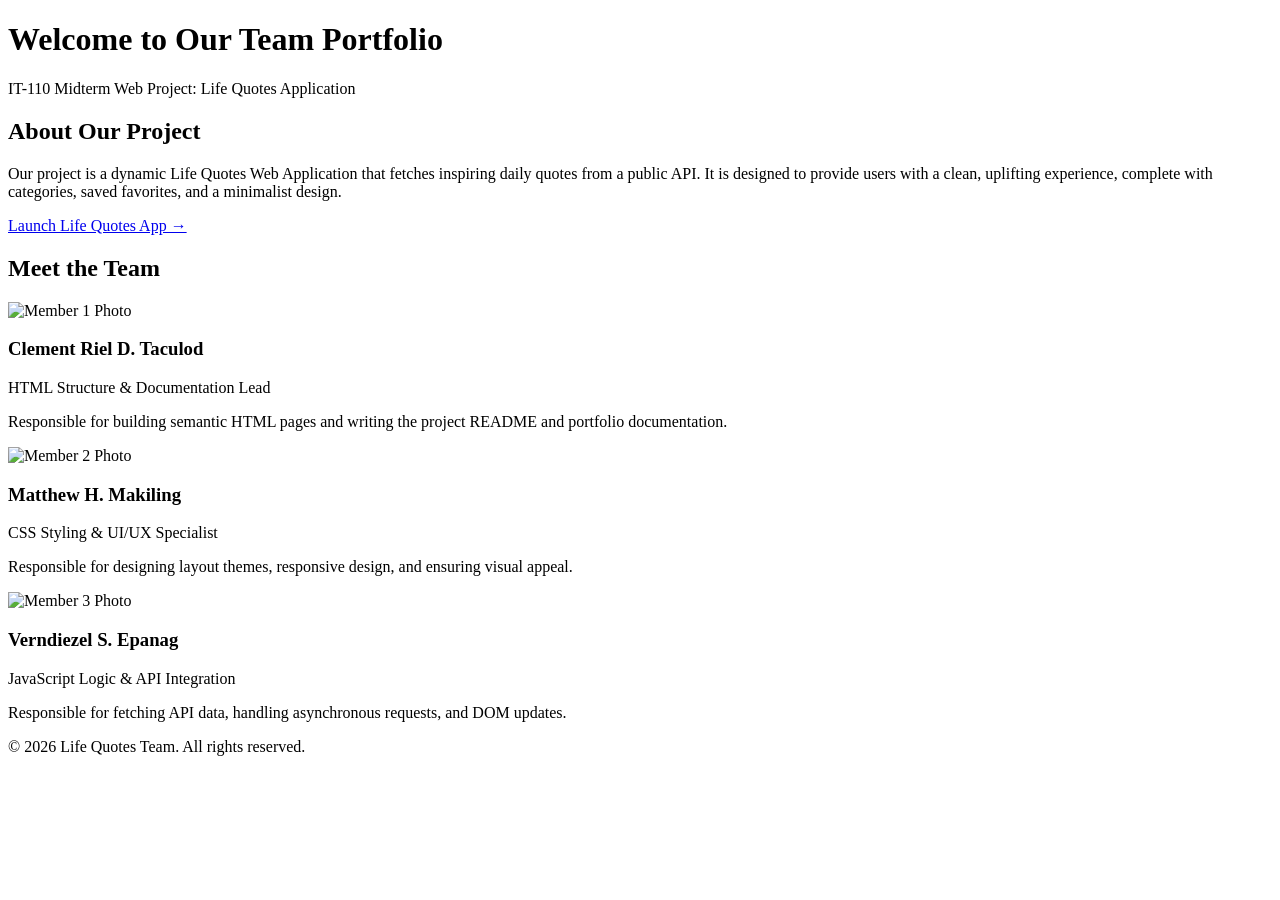
==== index.html @ 5fc16a9d "commit" ====
<!DOCTYPE html>
<html lang="en">
<head>
    <meta charset="UTF-8">
    <meta name="viewport" content="width=device-width, initial-scale=1.0">
    <title>Group Portfolio - Life Quotes Project</title>
    <!-- Linked to Member 2's CSS file -->
    <link rel="stylesheet" href="styles.css">
</head>
<body>

    <!-- Header & Introduction -->
    <header class="portfolio-header">
        <h1>Welcome to Our Team Portfolio</h1>
        <p>IT-110 Midterm Web Project: Life Quotes Application</p>
    </header>

    <main class="portfolio-container">
        <!-- Project Description Section -->
        <section class="project-info">
            <h2>About Our Project</h2>
            <p>Our project is a dynamic Life Quotes Web Application that fetches inspiring daily quotes from a public API. It is designed to provide users with a clean, uplifting experience, complete with categories, saved favorites, and a minimalist design.</p>
            
            <!-- Prominent Link to Main App -->
            <div class="app-link-container">
                <a href="app.html" class="cta-button">Launch Life Quotes App &rarr;</a>
            </div>
        </section>

        <!-- Team Member Profiles -->
        <section class="team-section">
            <h2>Meet the Team</h2>
            <div class="team-grid">
                
                <!-- Member 1 Profile -->
                <div class="member-card">
                    <img src="assets/member1.jpg" alt="Member 1 Photo" class="member-photo">
                    <h3>Clement Riel D. Taculod</h3>
                    <p class="role">HTML Structure & Documentation Lead</p>
                    <p class="bio">Responsible for building semantic HTML pages and writing the project README and portfolio documentation.</p>
                </div>

                <!-- Member 2 Profile -->
                <div class="member-card">
                    <img src="assets/member2.jpg" alt="Member 2 Photo" class="member-photo">
                    <h3>Matthew H. Makiling</h3>
                    <p class="role">CSS Styling & UI/UX Specialist</p>
                    <p class="bio">Responsible for designing layout themes, responsive design, and ensuring visual appeal.</p>
                </div>

                <!-- Member 3 Profile -->
                <div class="member-card">
                    <img src="assets/member3.jpg" alt="Member 3 Photo" class="member-photo">
                    <h3>Verndiezel S. Epanag</h3>
                    <p class="role">JavaScript Logic & API Integration</p>
                    <p class="bio">Responsible for fetching API data, handling asynchronous requests, and DOM updates.</p>
                </div>

            </div>
        </section>
    </main>

    <footer>
        <p>&copy; 2026 Life Quotes Team. All rights reserved.</p>
    </footer>

    <script src="script.js"></script>
</body>
</html>
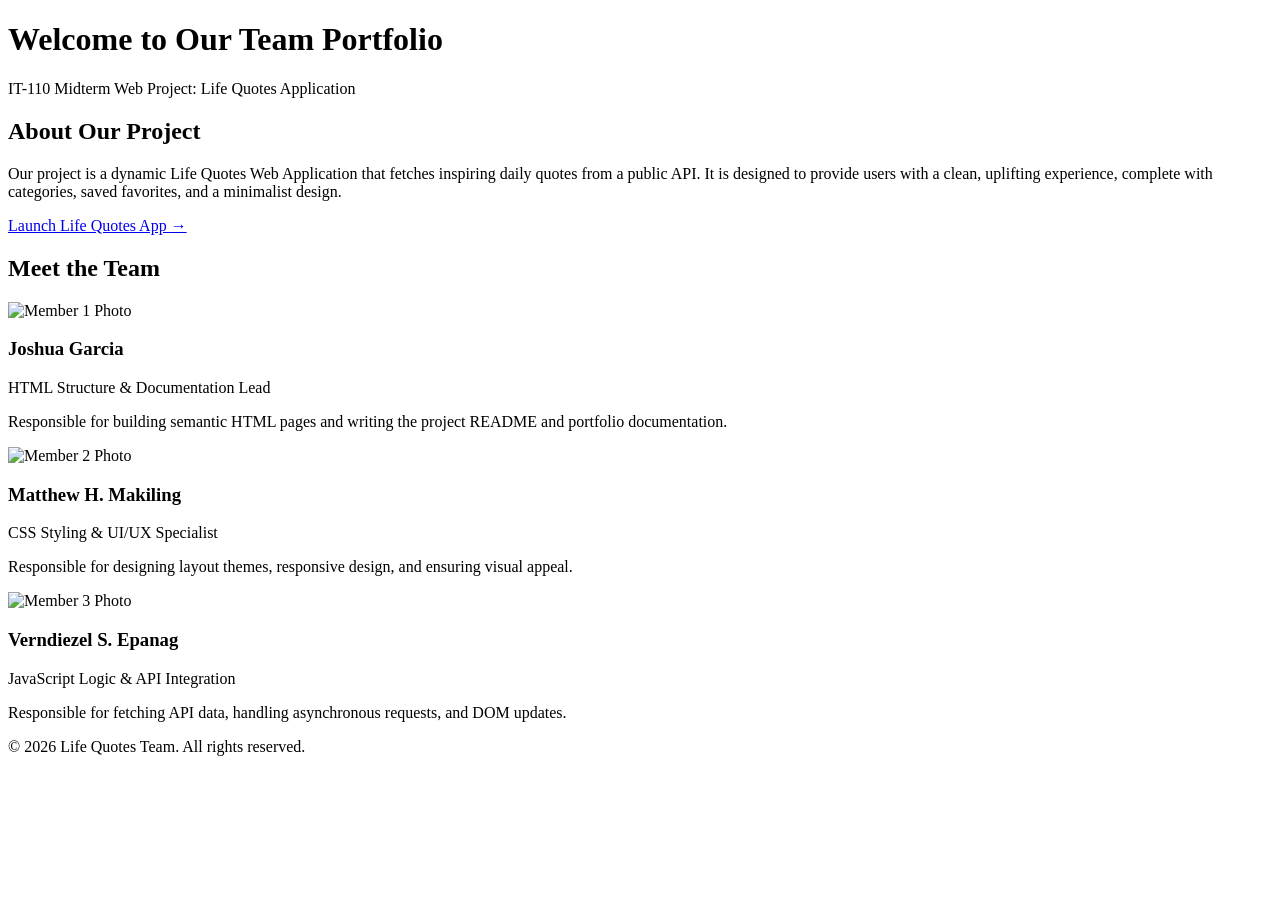
==== commit fa494baa: "Joshua Garcia" ====
--- a/index.html
+++ b/index.html
@@ -35,7 +35,7 @@
                 <!-- Member 1 Profile -->
                 <div class="member-card">
                     <img src="assets/member1.jpg" alt="Member 1 Photo" class="member-photo">
-                    <h3>Clement Riel D. Taculod</h3>
+                    <h3>Joshua Garcia</h3>
                     <p class="role">HTML Structure & Documentation Lead</p>
                     <p class="bio">Responsible for building semantic HTML pages and writing the project README and portfolio documentation.</p>
                 </div>
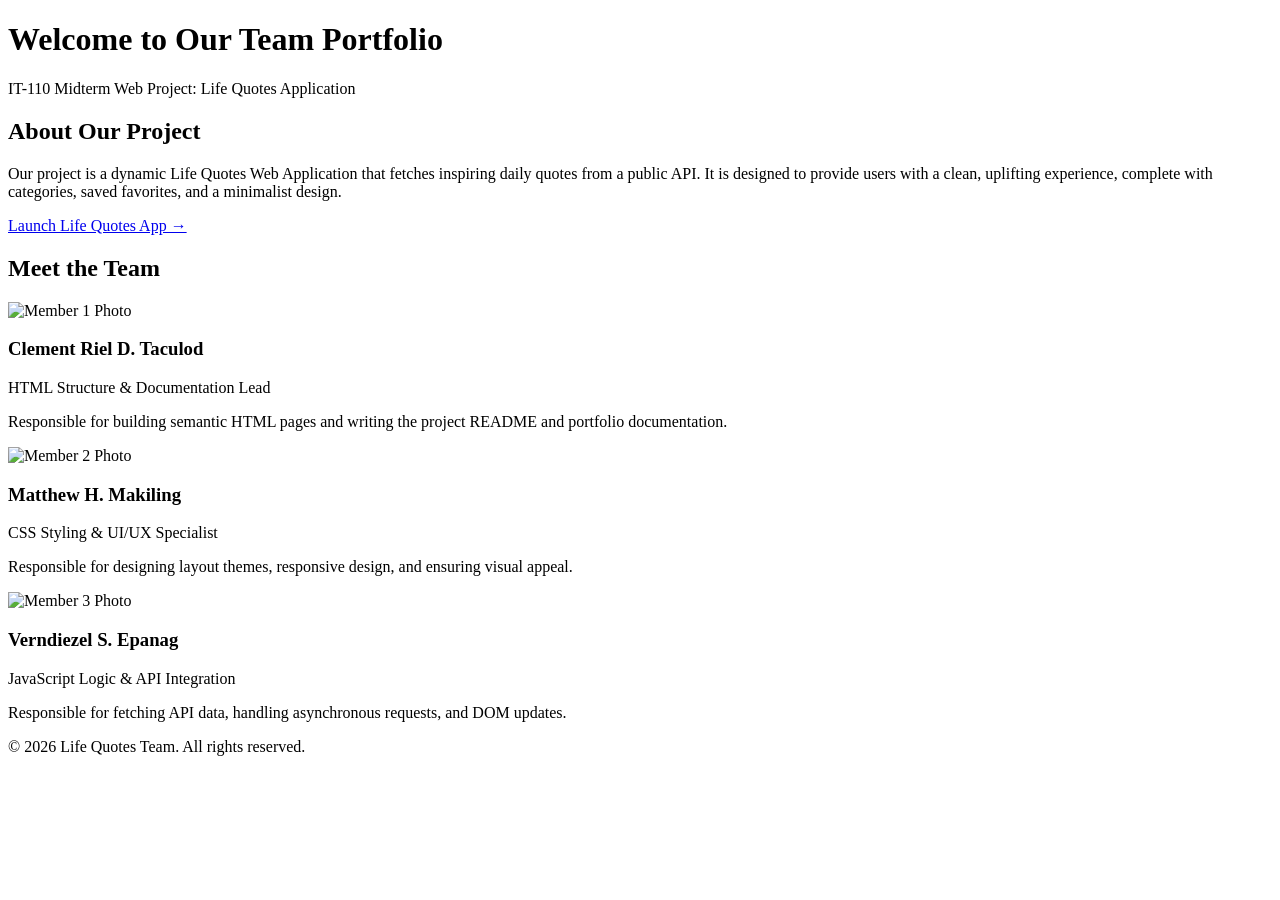
==== commit 4c5aaa39: "updated member to clement" ====
--- a/index.html
+++ b/index.html
@@ -35,7 +35,7 @@
                 <!-- Member 1 Profile -->
                 <div class="member-card">
                     <img src="assets/member1.jpg" alt="Member 1 Photo" class="member-photo">
-                    <h3>Joshua Garcia</h3>
+                    <h3>Clement Riel D. Taculod</h3>
                     <p class="role">HTML Structure & Documentation Lead</p>
                     <p class="bio">Responsible for building semantic HTML pages and writing the project README and portfolio documentation.</p>
                 </div>
@@ -66,4 +66,4 @@
 
     <script src="script.js"></script>
 </body>
-</html>+</html>
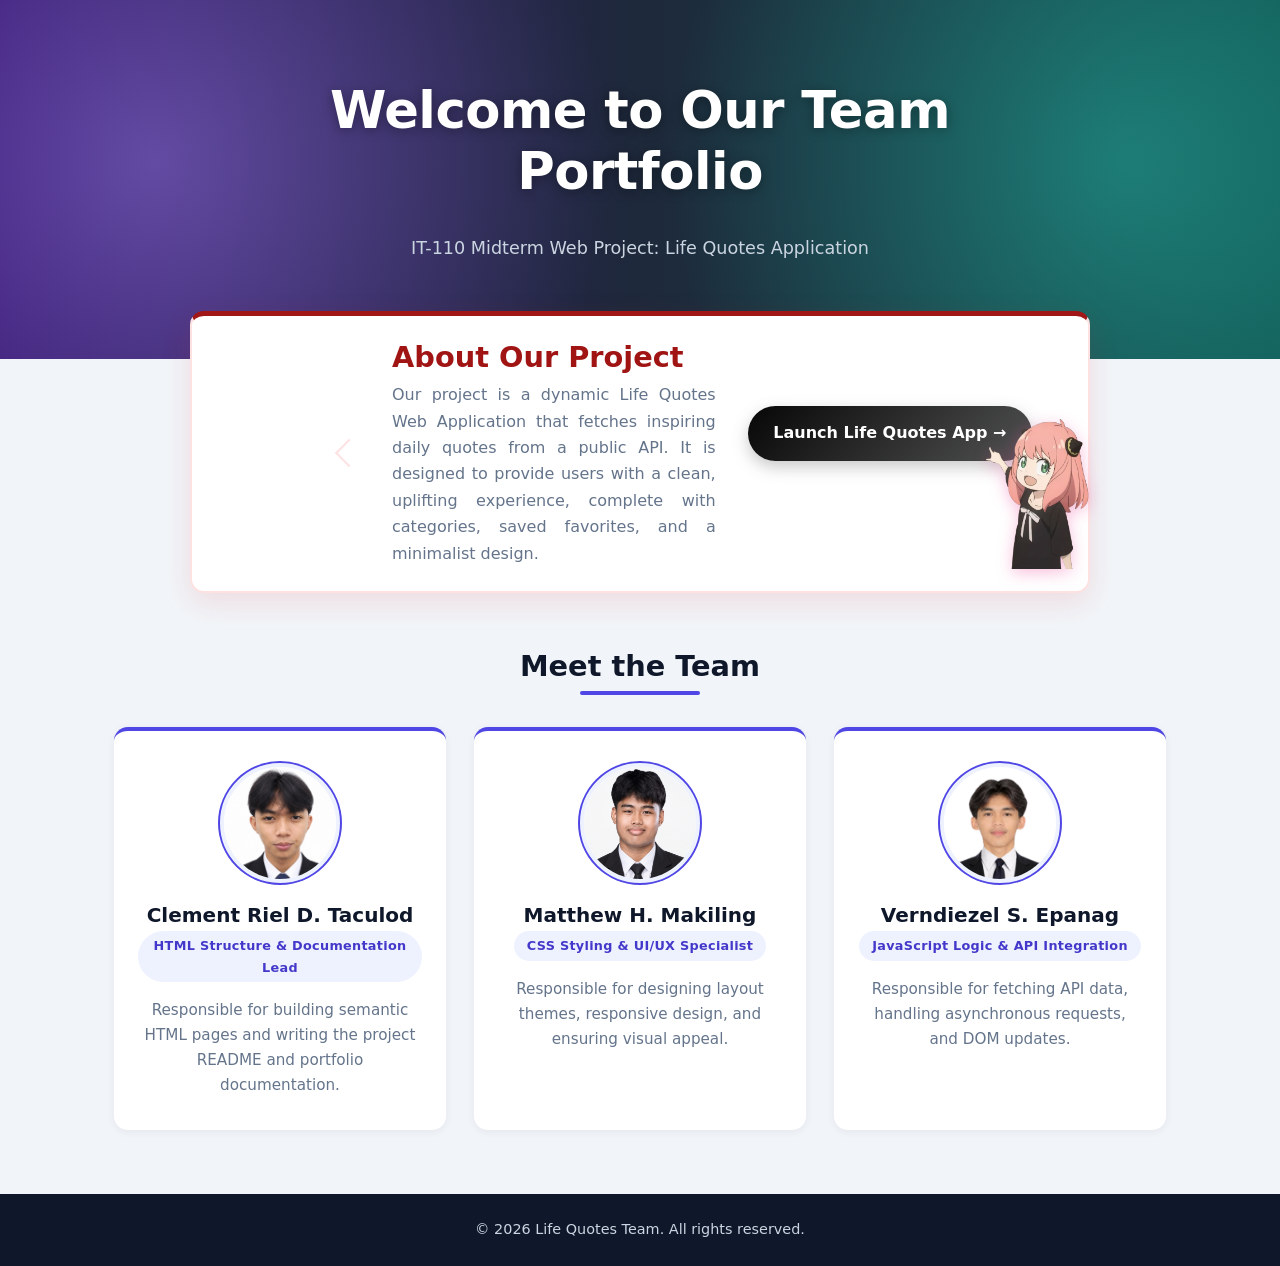
==== commit d837f25e: "new changes" ====
--- a/index.html
+++ b/index.html
@@ -66,4 +66,4 @@
 
     <script src="script.js"></script>
 </body>
-</html>
+</html>
--- a/styles.css
+++ b/styles.css
@@ -0,0 +1,683 @@
+
+/* css mamat */
+
+/* ---------- Design ---------- */
+:root {
+    --navy-900: #0f172a;
+    --navy-800: #1e293b;
+    --navy-700: #334155;
+    --slate-500: #64748b;
+    --slate-300: #cbd5e1;
+    --slate-100: #f1f5f9;
+    --white: #ffffff;
+
+    --accent: #4f46e5;        
+    --accent-dark: #4338ca;
+    --accent-soft: #eef2ff;
+    --gold: #f59e0b;
+
+    /* Character colors */
+    --flins: #7c3aed;        /* purple */
+    --venti: #14b8a6;         /* green */
+    --hutao: #dc2626;         /* red */
+    --hutao-soft: #fee2e2;
+    --anya: #ec4899;          /* pink */
+    --anya-dark: #be185d;
+
+    --radius: 14px;
+    --shadow-sm: 0 2px 8px rgba(15, 23, 42, 0.06);
+    --shadow-md: 0 10px 30px rgba(15, 23, 42, 0.10);
+    --shadow-lg: 0 20px 50px rgba(118, 124, 138, 0.16);
+
+    --font-body: "Segoe UI", system-ui, -apple-system, "Helvetica Neue", Arial, sans-serif;
+    --font-serif: Georgia, "Times New Roman", serif;
+}
+
+/* ---------- Reset & base ---------- */
+*,
+*::before,
+*::after {
+    box-sizing: border-box;
+}
+
+html {
+    scroll-behavior: smooth;
+}
+
+body {
+    margin: 0;
+    min-height: 100vh;
+    display: flex;
+    flex-direction: column;
+    font-family: var(--font-body);
+    font-size: 1rem;
+    line-height: 1.65;
+    color: var(--navy-700);
+    background: var(--slate-100);
+    -webkit-font-smoothing: antialiased;
+}
+
+h1, h2, h3 {
+    margin: 0 0 0.6em;
+    line-height: 1.2;
+    color: var(--navy-900);
+}
+
+p {
+    margin: 0 0 1em;
+}
+
+a {
+    color: var(--accent);
+    text-decoration: none;
+}
+
+img {
+    max-width: 100%;
+    display: block;
+}
+
+/* ---------- Footer (both pages) ---------- */
+footer {
+    margin-top: auto;
+    padding: 1.5rem 1rem;
+    text-align: center;
+    background: var(--navy-900);
+    color: var(--slate-300);
+    font-size: 0.9rem;
+}
+
+footer p {
+    margin: 0;
+}
+
+/* ==========================================================
+   PORTFOLIO PAGE (index.html)
+   ========================================================== */
+
+/* ---------- HEADER: Flins sa left tas si Venti right ---------- */
+.portfolio-header {
+    position: relative;
+    padding: 5rem 15rem 6rem;          /* side space so text doesn't hit the characters */
+    text-align: center;
+    color: var(--white); 
+    background:
+        radial-gradient(circle at 12% 45%, rgba(167, 139, 250, 0.45), transparent 40%),
+        radial-gradient(circle at 88% 45%, rgba(45, 212, 191, 0.40), transparent 40%),
+        linear-gradient(90deg, #2e1065 0%, #1e293b 50%, #0f4c4a 100%);
+}
+
+.portfolio-header h1 {
+    color: var(--white);
+    font-size: clamp(2rem, 5vw, 3.2rem);
+    letter-spacing: -0.5px;
+    text-shadow: 0 2px 12px rgba(0, 0, 0, 0.35);
+}
+
+.portfolio-header p {
+    margin: 0;
+    font-size: 1.1rem;
+    color: var(--slate-300);
+}
+
+/* Shared settings for both header characters */
+.portfolio-header::before,
+.portfolio-header::after {
+    content: "";
+    position: absolute;
+    bottom: 4rem;
+    width: 200px;
+    height: 200px;
+    background-repeat: no-repeat;
+    background-size: contain;
+    background-position: bottom center;
+    pointer-events: none;
+}
+
+/* Flins sa left  */
+.portfolio-header::before {
+    left: 4%;
+    /* ---------- Image flins ---------- */
+    background-image: url(https://s3.getstickerpack.com/storage/uploads/sticker-pack/genshin-impact-flins/tray_large.png?42fd71868ec5b1e44c98474e6fd4eef2&d=200x200);
+    filter: drop-shadow(0 0 14px rgba(167, 139, 250, 0.7));
+}
+
+/* Venti sa right */
+.portfolio-header::after {
+    right: 4%;
+    /* ---------- Image venti ---------- */
+    background-image: url(https://s3.getstickerpack.com/storage/uploads/sticker-pack/kinich-genshin-impact/sticker_1.png?166942f898139c242c7fa70c2d4cf27c);
+    filter: drop-shadow(0 0 14px rgba(45, 212, 191, 0.7));
+}
+
+.portfolio-container {
+    width: 100%;
+    max-width: 1100px;
+    margin: -3rem auto 0;      /* overlaps header for a layered look */
+    padding: 0 1.5rem 4rem;
+}
+
+/* ---------- ABOUT CARD: Hutao ---------- */
+.project-info {
+    position: relative;
+    display: grid;
+    grid-template-columns: 1fr auto;   /* text | launch button */
+    column-gap: 2rem;
+    align-items: center;
+    max-width: 900px;                  /* narrower card = less "landscape" */
+    margin: 0 auto;
+    padding: 1.5rem 3.5rem 1.5rem 12.5rem; /* left space for Hutao */
+    min-height: 230px; 
+    background: var(--white);
+    border-radius: var(--radius);
+    border: 2px solid var(--hutao-soft);
+    border-top: 5px solid #a11717;
+    box-shadow: 0 10px 30px rgba(220, 38, 38, 0.12);
+}
+
+.project-info h2 {
+    grid-column: 1;
+    margin-bottom: 0.5rem;
+    font-size: 1.8rem;
+    color: #a01414; 
+    text-align: left;
+}
+
+.project-info p {
+    grid-column: 1;
+    max-width: none;
+    margin: 0;
+    color: var(--slate-500);
+    text-align: justify;              
+    hyphens: none;
+    word-spacing: normal;
+}
+
+.project-info p strong {
+    color: var(--navy-900);
+}
+.project-info::before {
+    content: "";
+    position: absolute;
+    left: 9.2rem;
+    top: 50%;
+    margin-top: -10px;
+    width: 20px;
+    height: 20px;
+    background: var(--white);
+    border-left: 2px solid var(--hutao-soft);
+    border-bottom: 2px solid var(--hutao-soft);
+    transform: rotate(45deg);
+}
+
+
+/* Hutao (left side of the card, facing the text) */
+.project-info::after {
+    content: "";
+    position: absolute;
+    left: 0.5rem;
+    top: 50%;
+    transform: translateY(-50%);
+    width: 170px;
+    height: 170px;
+    background-repeat: no-repeat;
+    background-size: contain;
+    background-position: center;
+    /* ---------- Image Hutao ---------- */
+    background-image: url(https://s3.getstickerpack.com/storage/uploads/sticker-pack/genshin-hu-tao/sticker_2.png?da4c6e988cab65e03d4c2e6fce0460ba);
+    filter: drop-shadow(0 0 12px rgba(220, 38, 38, 0.45));
+    pointer-events: none;
+}
+
+/* ---------- LAUNCH BUTTON: beside the text, Anya pointing it ---------- */
+.app-link-container {
+    grid-column: 2;
+    grid-row: 1 / span 2;
+    position: relative;
+    display: block;
+    margin: 0;
+    padding-bottom: 8.5rem;   
+}
+
+
+/* Anya - pink hair (bottom-right corner of the button, pointing at it) */
+.app-link-container::before {
+    content: "";
+    position: absolute;
+    top: 3.2rem;              
+    right: -5rem;             
+    z-index: 1;
+    width: 150px;
+    height: 160px;
+    background-repeat: no-repeat;
+    background-size: contain;
+    background-position: bottom center;
+    /* ---------- Image anya ---------- */
+    background-image: url("assets/anya.png.png"); 
+    transform: scaleX(-1);
+    filter: drop-shadow(0 4px 8px rgba(236, 72, 153, 0.35));
+    pointer-events: none;
+}
+
+.cta-button {
+    position: relative;
+    top: 3rem;
+    display: inline-block;
+    padding: 0.9rem 1.6rem;
+    font-weight: 600;
+    white-space: nowrap;
+    color: var(--white);
+    background: linear-gradient(135deg, #070707, #515252); 
+    border-radius: 999px;
+    box-shadow: 0 6px 16px rgba(102, 101, 101, 0.35);
+    transition: transform 0.2s ease, filter 0.2s ease, box-shadow 0.2s ease;
+}
+
+.cta-button:hover,
+.cta-button:focus-visible {
+    filter: brightness(1.08);
+    transform: translateY(-2px);
+    box-shadow: 0 10px 22px rgba(163, 161, 162, 0.5);
+}
+
+
+
+/* ---------- Team section ---------- */
+.team-section {
+    margin-top: 3.5rem;
+    text-align: center;
+}
+
+.team-section h2 {
+    position: relative;
+    display: inline-block;
+    margin-bottom: 2rem;
+    font-size: 1.8rem;
+}
+
+.team-section h2::after {
+    content: "";
+    display: block;
+    width: 50%;
+    height: 4px;
+    margin: 0.5rem auto 0;
+    background: var(--accent);
+    border-radius: 2px;
+}
+
+.team-grid {
+    display: grid;
+    grid-template-columns: repeat(auto-fit, minmax(260px, 1fr));
+    gap: 1.75rem;
+}
+
+.member-card {
+    padding: 2rem 1.5rem;
+    background: var(--white);
+    border-radius: var(--radius);
+    border-top: 4px solid var(--accent);
+    box-shadow: var(--shadow-sm);
+    transition: transform 0.25s ease, box-shadow 0.25s ease;
+}
+
+.member-card:hover {
+    transform: translateY(-6px);
+    box-shadow: var(--shadow-lg);
+}
+
+.member-photo {
+    width: 120px;
+    height: 120px;
+    margin: 0 auto 1.2rem;
+    object-fit: cover;
+    border-radius: 50%;
+    border: 4px solid var(--accent-soft);
+    background: var(--slate-100);  
+    box-shadow: 0 0 0 2px var(--accent);
+   
+}
+
+.member-card h3 {
+    margin-bottom: 0.3rem;
+    font-size: 1.25rem;
+}
+
+.role {
+    display: inline-block;
+    margin-bottom: 1rem;
+    padding: 0.25rem 0.8rem;
+    font-size: 0.8rem;
+    font-weight: 600;
+    letter-spacing: 0.3px;
+    color: var(--accent-dark);
+    background: var(--accent-soft);
+    border-radius: 999px;
+}
+.member-card:nth-child(1) .member-photo {
+    /* taculod */
+    content: url("assets/member1-photo.png");
+}
+
+/* makiling */
+.member-card:nth-child(2) .member-photo {
+    content: url("assets/member2-photo.png");
+}
+
+/* epanag*/
+.member-card:nth-child(3) .member-photo {
+    content: url("assets/member3-photo.png");
+}
+
+.bio {
+    margin: 0;
+    font-size: 0.95rem;
+    color: var(--slate-500);
+}
+
+/* ==========================================================
+   QUOTES APP PAGE (app.html)
+   ========================================================== */
+
+.app-header {
+    padding: 1rem 1.5rem;
+    background: var(--navy-900);
+}
+
+.app-header nav {
+    max-width: 1100px;
+    margin: 0 auto;
+}
+
+.back-link {
+    display: inline-block;
+    font-size: 0.95rem;
+    font-weight: 500;
+    color: var(--slate-300);
+    transition: color 0.2s ease, transform 0.2s ease;
+}
+
+.back-link:hover,
+.back-link:focus-visible {
+    color: var(--white);
+    transform: translateX(-3px);
+}
+
+.app-main {
+    flex: 1;
+    display: flex;
+    align-items: center;
+    justify-content: center;
+    padding: 3rem 1.25rem;
+    background:
+        radial-gradient(circle at 85% 20%, rgba(99, 102, 241, 0.15), transparent 45%),
+        radial-gradient(circle at 10% 90%, rgba(236, 72, 153, 0.08), transparent 40%),
+        var(--slate-100);
+}
+
+.app-container {
+    width: 100%;
+    max-width: 1000px;          /* wider to fit quote box + character */
+    text-align: center;
+}
+
+.app-container h1 {
+    font-size: clamp(1.9rem, 4vw, 2.6rem);
+    letter-spacing: -0.5px;
+}
+
+.app-subtitle {
+    margin-bottom: 2.5rem;
+    color: var(--slate-500);
+}
+
+/* ---------- Workspace: quote box (left) + character (right) ---------- */
+.workspace-layout {
+    display: grid;
+    grid-template-columns: 1fr 260px;
+    gap: 2rem;
+    align-items: end;
+}
+
+/* Quote card */
+.quote-box {
+    margin-bottom: 2.5rem; 
+    position: relative;
+    padding: 3.5rem 2.5rem 2.5rem;
+    background: var(--white);
+    border-radius: var(--radius);
+    border-left: 6px solid var(--accent);
+    box-shadow: var(--shadow-md);
+}
+
+.quote-symbol {
+    position: absolute;
+    top: 0.2rem;
+    left: 1.5rem;
+    font-family: var(--font-serif);
+    font-size: 6rem;
+    line-height: 1;
+    color: var(--accent);
+    opacity: 0.18;
+    pointer-events: none;
+    user-select: none;
+}
+
+#quote {
+    min-height: 4.5rem;
+    margin-bottom: 1rem;
+    font-family: var(--font-serif);
+    font-size: clamp(1.2rem, 2.6vw, 1.6rem);
+    font-style: italic;
+    line-height: 1.5;
+    color: var(--navy-900);
+}
+
+.author {
+    margin-bottom: 2rem;
+    font-size: 1rem;
+    font-weight: 600;
+    letter-spacing: 0.5px;
+    color: var(--accent);
+}
+
+.author:not(:empty)::before {
+    content: "\2014\00a0";   /* em dash before author name */
+}
+
+/* ---------- Buttons: New Quote / Copy / Share ---------- */
+.action-buttons-container {
+    display: flex;
+    flex-wrap: wrap;
+    justify-content: center;
+    align-items: center;
+    gap: 0.75rem;
+}
+
+.generate-btn {
+    padding: 0.85rem 2.2rem;
+    font-family: inherit;
+    font-size: 1rem;
+    font-weight: 600;
+    color: var(--white);
+    background: var(--accent);
+    border: 2px solid var(--accent);
+    border-radius: 999px;
+    cursor: pointer;
+    box-shadow: 0 6px 16px rgba(79, 70, 229, 0.35);
+    transition: transform 0.2s ease, background 0.2s ease, box-shadow 0.2s ease;
+}
+
+.generate-btn:hover {
+    background: var(--accent-dark);
+    border-color: var(--accent-dark);
+    transform: translateY(-2px);
+    box-shadow: 0 10px 22px rgba(79, 70, 229, 0.4);
+}
+
+.generate-btn:active {
+    transform: translateY(0);
+}
+
+/* Copy + Share (outlined, so New Quote stays the main action) */
+.secondary-btn {
+    padding: 0.8rem 1.6rem;
+    font-family: inherit;
+    font-size: 0.95rem;
+    font-weight: 600;
+    color: var(--accent);
+    background: var(--white);
+    border: 2px solid var(--accent-soft);
+    border-radius: 999px;
+    cursor: pointer;
+    transition: transform 0.2s ease, background 0.2s ease, border-color 0.2s ease;
+}
+
+.secondary-btn:hover {
+    background: var(--accent-soft);
+    border-color: var(--accent);
+    transform: translateY(-2px);
+}
+
+.secondary-btn:active {
+    transform: translateY(0);
+}
+
+/* ---------- Anime character slot (click to change picture) ---------- */
+.anime-character-container {
+    width: 100%;
+    min-height: 320px;
+    background-repeat: no-repeat;
+    background-size: contain;
+    background-position: bottom center;
+    filter: drop-shadow(0 0 16px rgba(99, 102, 241, 0.45));
+    cursor: pointer;                       /* shows it's clickable */
+    transition: transform 0.2s ease;
+}
+
+.anime-character-container:hover {
+    transform: scale(1.04);
+}
+
+.anime-character-container:active {
+    transform: scale(0.97);
+}
+
+/* ---------- Photo 1 ---------- */
+.anime-character-container.char-1 {
+    background-image: url("assets/quote-character1.jpg");
+}
+
+/* ---------- Photo 2 ---------- */
+.anime-character-container.char-2 {
+    background-image: url("assets/quote-character2.jpg");
+}
+
+/* ---------- Photo 3 ---------- */
+.anime-character-container.char-3 {
+    background-image: url("assets/quote-character3.jpg");
+}
+
+/* ---------- Photo 5 ---------- */
+.anime-character-container.char-4 {
+    background-image: url("assets/quote-character4.jpg");
+}
+
+/* ---------- Focus + disabled states ---------- */
+.generate-btn:focus-visible,
+.secondary-btn:focus-visible,
+.cta-button:focus-visible,
+.back-link:focus-visible {
+    outline: 3px solid var(--gold);
+    outline-offset: 3px;
+}
+
+.generate-btn:disabled,
+.secondary-btn:disabled {
+    opacity: 0.6;
+    cursor: not-allowed;
+    transform: none;
+}
+
+/* ==========================================================
+   RESPONSIVE
+   ========================================================== */
+
+/* Tablets and phones: characters move below the text */
+@media (max-width: 900px) {
+    .portfolio-header {
+        padding: 3.5rem 1rem 10rem;
+    }
+
+    .portfolio-header::before,
+    .portfolio-header::after {
+        width: 130px;
+        height: 130px;
+        bottom: 4rem;
+    }
+
+    .portfolio-header::before { left: 12%; }
+    .portfolio-header::after  { right: 12%; }
+
+    .project-info {
+        padding: 2rem 1.25rem 2rem;
+    }
+
+    .project-info::before {
+        display: none;
+    }
+
+    /* Hu Tao moves on top of the card, above the text */
+    .project-info::after {
+        position: static;
+        display: block;
+        transform: none;
+        width: 150px;
+        height: 150px;
+        margin: 0 auto 1rem;
+    }
+
+       .app-link-container {
+        grid-column: 1;
+        grid-row: auto;
+        justify-self: center;
+        margin-top: 1.5rem;
+        padding-right: 2rem;
+    }
+
+    .workspace-layout {
+        grid-template-columns: 1fr;
+    }
+
+    .anime-character-container {
+        min-height: 220px;
+        max-width: 240px;
+        margin: 0 auto;
+    }
+}
+@media (max-width: 600px) {
+    .quote-box {
+        padding: 3rem 1.5rem 2rem;
+    }
+
+    .quote-symbol {
+        font-size: 4.5rem;
+        left: 1rem;
+    }
+        .action-buttons-container {
+        flex-direction: column;
+    }
+
+    .generate-btn,
+    .secondary-btn {
+        width: 100%;
+    }
+}
+
+/* Respect users who prefer less motion */
+@media (prefers-reduced-motion: reduce) {
+    * {
+        transition: none !important;
+        scroll-behavior: auto !important;
+    }
+}
+    
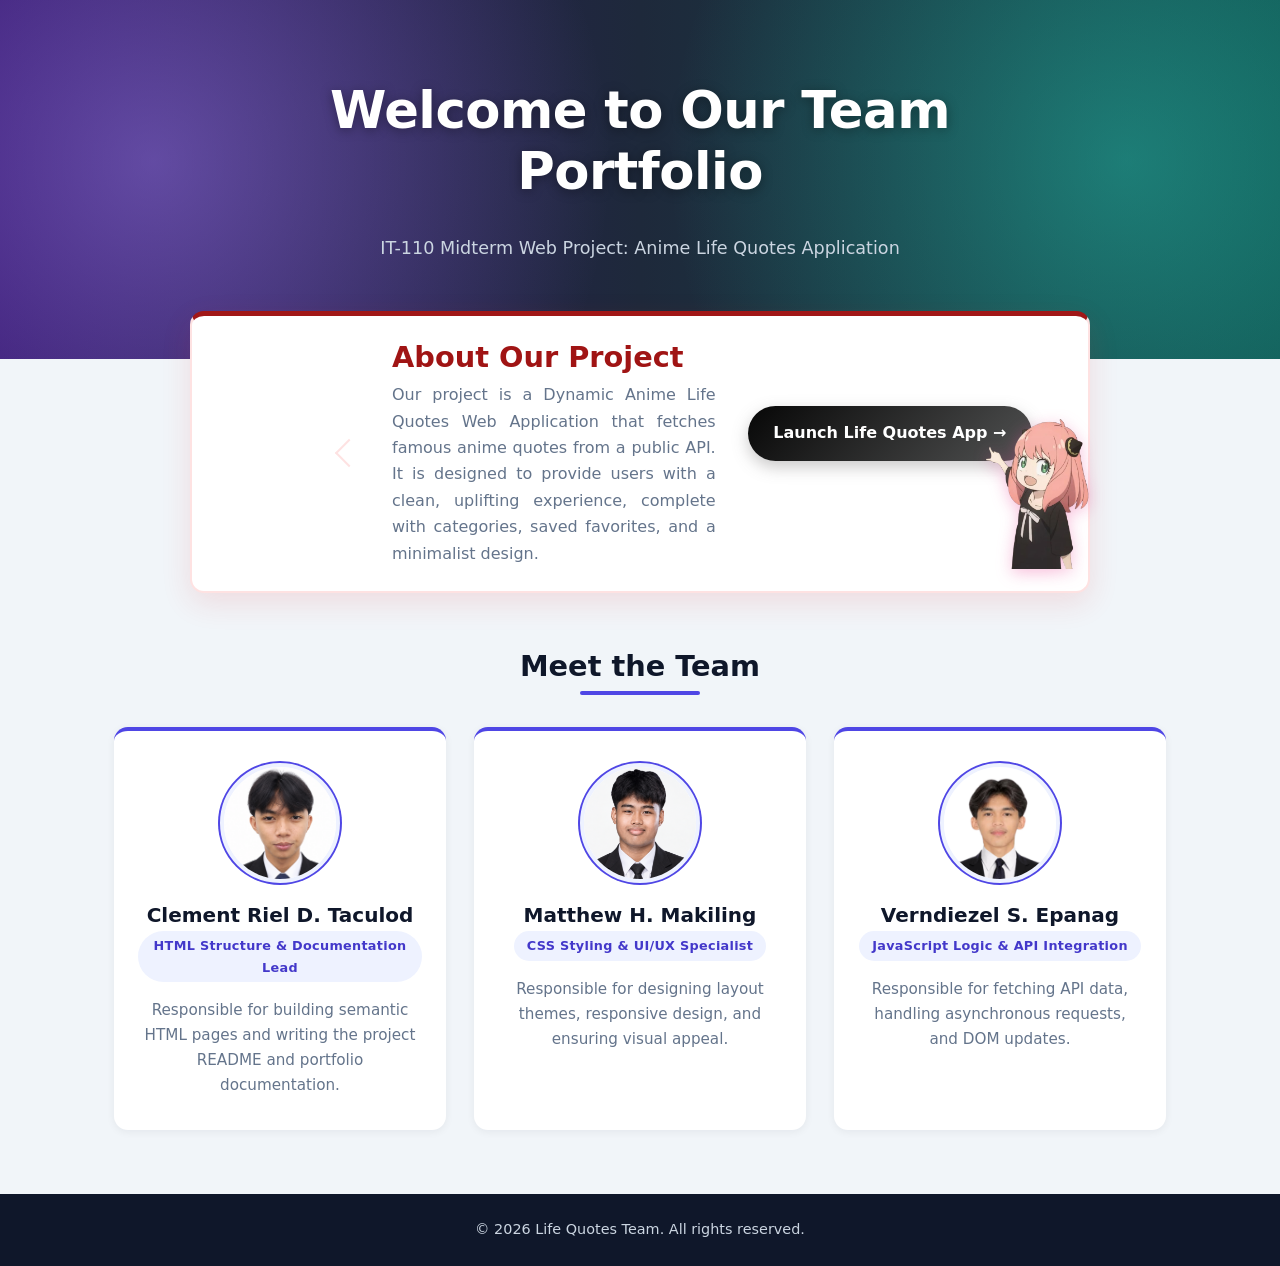
==== commit fb468036: "Last Changes" ====
--- a/index.html
+++ b/index.html
@@ -3,7 +3,7 @@
 <head>
     <meta charset="UTF-8">
     <meta name="viewport" content="width=device-width, initial-scale=1.0">
-    <title>Group Portfolio - Life Quotes Project</title>
+    <title>Group Portfolio - Anime Life Quotes Project</title>
     <!-- Linked to Member 2's CSS file -->
     <link rel="stylesheet" href="styles.css">
 </head>
@@ -12,14 +12,14 @@
     <!-- Header & Introduction -->
     <header class="portfolio-header">
         <h1>Welcome to Our Team Portfolio</h1>
-        <p>IT-110 Midterm Web Project: Life Quotes Application</p>
+        <p>IT-110 Midterm Web Project: Anime Life Quotes Application</p>
     </header>
 
     <main class="portfolio-container">
         <!-- Project Description Section -->
         <section class="project-info">
             <h2>About Our Project</h2>
-            <p>Our project is a dynamic Life Quotes Web Application that fetches inspiring daily quotes from a public API. It is designed to provide users with a clean, uplifting experience, complete with categories, saved favorites, and a minimalist design.</p>
+            <p>Our project is a Dynamic Anime Life Quotes Web Application that fetches famous anime quotes from a public API. It is designed to provide users with a clean, uplifting experience, complete with categories, saved favorites, and a minimalist design.</p>
             
             <!-- Prominent Link to Main App -->
             <div class="app-link-container">
@@ -66,4 +66,4 @@
 
     <script src="script.js"></script>
 </body>
-</html>+</html>
--- a/styles.css
+++ b/styles.css
@@ -408,10 +408,60 @@
     align-items: center;
     justify-content: center;
     padding: 3rem 1.25rem;
-    background:
-        radial-gradient(circle at 85% 20%, rgba(99, 102, 241, 0.15), transparent 45%),
-        radial-gradient(circle at 10% 90%, rgba(236, 72, 153, 0.08), transparent 40%),
-        var(--slate-100);
+    background-color: var(--navy-900);          /* shows while the image loads */
+    background-size: cover;
+    background-position: center;
+    background-repeat: no-repeat;
+    cursor: pointer;                            /* shows the background is clickable */
+}
+
+/* ---------- Clickable background pictures ---------- */
+/* The dark layer keeps the text readable; make 0.35 higher for darker, lower for lighter */
+
+/* ---------- Background 1 ---------- */
+.app-main.bg-1 {
+    background-image:
+        linear-gradient(rgba(15, 23, 42, 0.35), rgba(15, 23, 42, 0.35)),
+        url("assets/bg1.jpg");
+}
+
+/* ---------- Background 2 ---------- */
+.app-main.bg-2 {
+    background-image:
+        linear-gradient(rgba(15, 23, 42, 0.35), rgba(15, 23, 42, 0.35)),
+        url("assets/bg2.jpg");
+}
+
+/* ---------- Background 3 ---------- */
+.app-main.bg-3 {
+    background-image:
+        linear-gradient(rgba(15, 23, 42, 0.35), rgba(15, 23, 42, 0.35)),
+        url("assets/bg3.jpg");
+}
+
+/* ---------- Background 4 ---------- */
+.app-main.bg-4 {
+    background-image:
+        linear-gradient(rgba(15, 23, 42, 0.35), rgba(15, 23, 42, 0.35)),
+        url("assets/bg4.jpg");
+}
+
+/* Title + subtitle turn white so they stay readable on a picture */
+.app-container h1 {
+    color: var(--white);
+    text-shadow: 0 2px 12px rgba(0, 0, 0, 0.5);
+}
+
+.app-subtitle {
+    margin-bottom: 2.5rem;
+    color: #ffffff;                                   /* bright white */
+    font-weight: 500;
+    text-shadow: 0 2px 10px rgba(248, 246, 246, 0.9);      
+}
+
+/* The quote box itself is not part of the clickable background */
+.quote-box {
+    cursor: default;
 }
 
 .app-container {
@@ -421,7 +471,7 @@
 }
 
 .app-container h1 {
-    font-size: clamp(1.9rem, 4vw, 2.6rem);
+    font-size: clamp(2.6rem, 6vw, 4rem);
     letter-spacing: -0.5px;
 }
 
@@ -432,10 +482,8 @@
 
 /* ---------- Workspace: quote box (left) + character (right) ---------- */
 .workspace-layout {
-    display: grid;
-    grid-template-columns: 1fr 260px;
-    gap: 2rem;
-    align-items: end;
+    max-width: 680px;
+    margin: 0 auto;           /* centers the quote box */
 }
 
 /* Quote card */
@@ -542,45 +590,7 @@
     transform: translateY(0);
 }
 
-/* ---------- Anime character slot (click to change picture) ---------- */
-.anime-character-container {
-    width: 100%;
-    min-height: 320px;
-    background-repeat: no-repeat;
-    background-size: contain;
-    background-position: bottom center;
-    filter: drop-shadow(0 0 16px rgba(99, 102, 241, 0.45));
-    cursor: pointer;                       /* shows it's clickable */
-    transition: transform 0.2s ease;
-}
-
-.anime-character-container:hover {
-    transform: scale(1.04);
-}
-
-.anime-character-container:active {
-    transform: scale(0.97);
-}
-
-/* ---------- Photo 1 ---------- */
-.anime-character-container.char-1 {
-    background-image: url("assets/quote-character1.jpg");
-}
-
-/* ---------- Photo 2 ---------- */
-.anime-character-container.char-2 {
-    background-image: url("assets/quote-character2.jpg");
-}
-
-/* ---------- Photo 3 ---------- */
-.anime-character-container.char-3 {
-    background-image: url("assets/quote-character3.jpg");
-}
-
-/* ---------- Photo 5 ---------- */
-.anime-character-container.char-4 {
-    background-image: url("assets/quote-character4.jpg");
-}
+
 
 /* ---------- Focus + disabled states ---------- */
 .generate-btn:focus-visible,
@@ -648,11 +658,7 @@
         grid-template-columns: 1fr;
     }
 
-    .anime-character-container {
-        min-height: 220px;
-        max-width: 240px;
-        margin: 0 auto;
-    }
+  
 }
 @media (max-width: 600px) {
     .quote-box {
@@ -680,4 +686,15 @@
         scroll-behavior: auto !important;
     }
 }
-    +    .app-main .app-subtitle {
+    display: inline-block;
+    padding: 0.5rem 1.4rem;
+    margin-bottom: 2.5rem;
+    color: #ffffff;
+    font-weight: 500;
+    text-shadow: none;
+    background: rgba(15, 23, 42, 0.65);          /* dark pill behind the text */
+    border-radius: 999px;
+    backdrop-filter: blur(6px);                  /* softly blurs the picture behind it */
+    -webkit-backdrop-filter: blur(6px);
+}
